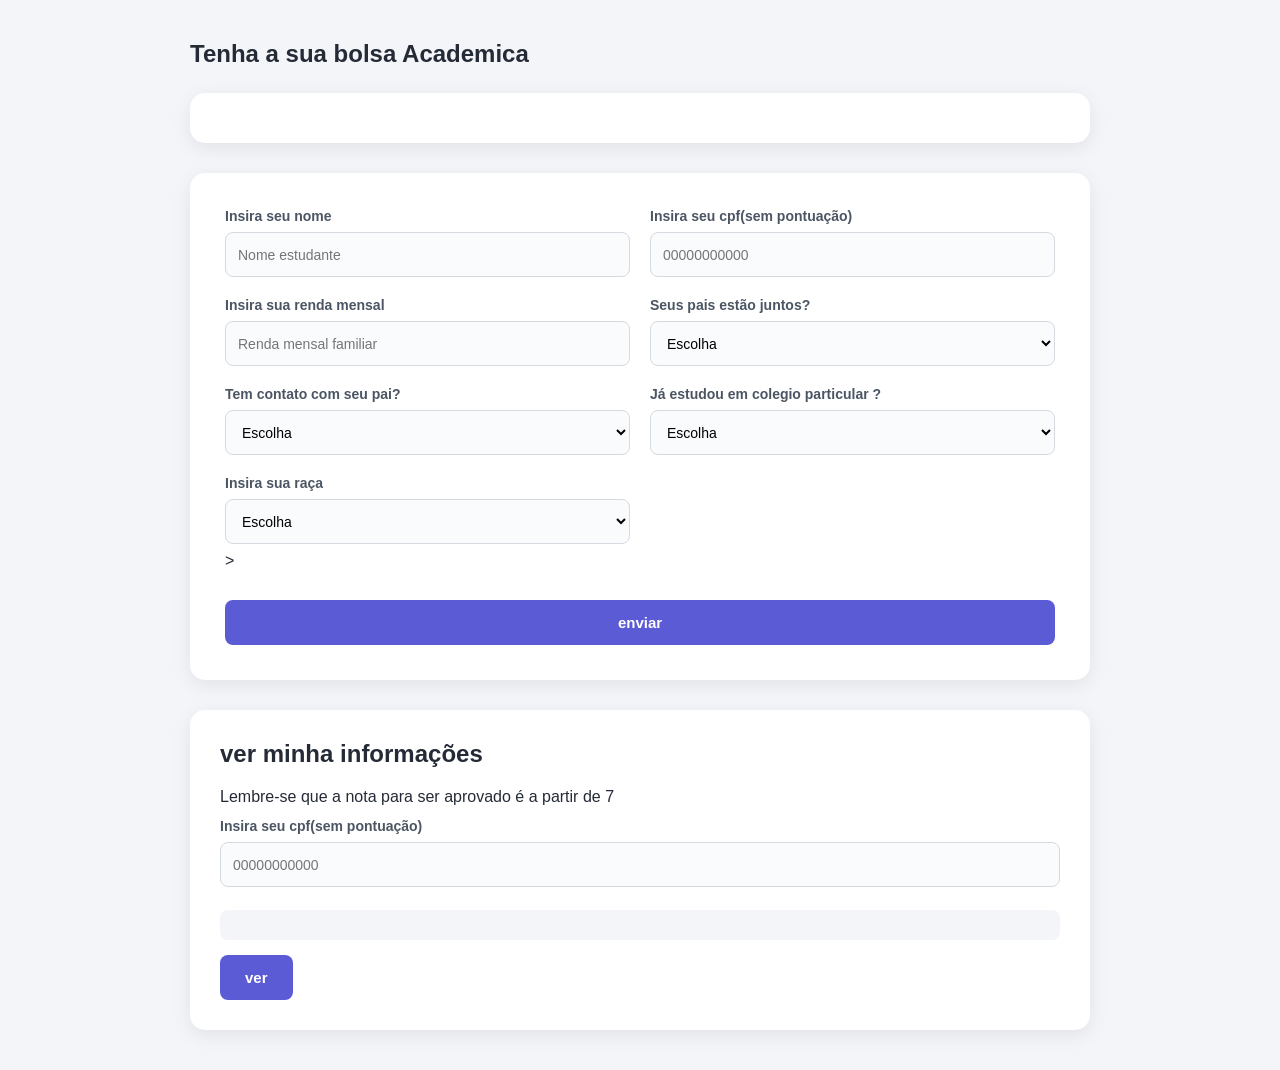
==== index.html @ 52edc75f "Melhorar a caixa de mensagens" ====
<!DOCTYPE html>
<html lang="en">
<head>
    <meta charset="UTF-8">
    <meta name="viewport" content="width=device-width, initial-scale=1.0">
    <title>bolsa acadêmica</title>
    <link rel="stylesheet" href="style.css">
</head>
<body>
    <main>
        <h3>Tenha a sua bolsa Academica</h3>
        <div id="caixa-mensage">
            <span id="mensagem"></span>
        </div>
        <form>
            
            <div id="caixa-input">
                <label for="nome">Insira seu nome</label>
                <input 
                    id="nome"
                    type="text"
                    placeholder="Nome estudante"
                >
            </div>

            <div id="caixa-input">
                <label for="cpf">Insira seu cpf(sem pontuação)</label>
                <input 

                    maxlength="11"
                    id="cpf"
                    type="text"
                    placeholder="00000000000"
                >
            </div>

            <div id="caixa-input">
                <label for="renda">Insira sua renda mensal</label>
                <input 
                    id="renda"
                    type="number"
                    placeholder="Renda mensal familiar"
                >
            </div>

            <div id="caixa-select">
                <label for="estruFami">Seus pais estão juntos?</label>
               <select name="estruFami" id="estruFami">
                    <option value="">Escolha</option>
                    <option value="sim">Sim</option>
                    <option value="nao">Não</option>
               </select>
            </div>

            <div id="caixa-select">
                <label for="relaComPai">Tem contato com seu pai?</label>
               <select name="relaComPai" id="relaComPai">
                    <option value="">Escolha</option>
                    <option value="sim">Sim</option>
                    <option value="nao">Não</option>
               </select>
            </div>
            
            <div id="caixa-select">
                <label for="colegioParti">Já estudou em colegio particular ?</label>
               <select name="colegioParti" id="colegioParti">
                    <option value="">Escolha</option>
                    <option value="sim">Sim</option>
                    <option value="nao">Não</option>
               </select>
            </div>

            <div id="caixa-select">
                <label for="racas">Insira sua raça</label>
                <select name="racas" id="racas">
                    <option value="">Escolha</option>
                    <option value="preta">preta</option>
                    <option value="indigina">indigina</option>
                    <option value="branca">branca</option>
                </select>
                >
            </div>
            
            <button
                type="submit"
            >
                enviar
            </button>
        </form>

        <section>
            <h3>ver minha informações</h3>
            <p>Lembre-se que a nota para ser aprovado é a partir de 7</p>
            <div id="caixa-informacao">
                <label for="cpfVerifi">Insira seu cpf(sem pontuação)</label>
                <input 
                maxlength="11"
                    id="cpfVerifi"
                    type="text"
                    placeholder="00000000000"
                >
                <span id="informacao"></span>
            </div>

            <button
                id="btnVerificar"
                type="button"
            >
            ver
            </button>
        </section>

    </main>

    <script src="script.js"></script>
</body>
</html>
---- style.css ----
* {
    margin: 0;
    padding: 0;
    box-sizing: border-box;
}

body {
    font-family: Arial, Helvetica, sans-serif;
    background: #f3f5f9;
    color: #252b36;
    min-height: 100vh;
}

/* CONTEÚDO PRINCIPAL */

main {
    width: 90%;
    max-width: 900px;
    margin: 40px auto;
}

/* TÍTULOS */

h3 {
    font-size: 24px;
    margin-bottom: 25px;
    color: #252b36;
}

/* CARD DO FORMULÁRIO */

main > form {
    background: white;
    padding: 35px;
    border-radius: 15px;
    box-shadow: 0 5px 20px rgba(0, 0, 0, 0.08);

    display: grid;
    grid-template-columns: 1fr 1fr;
    gap: 20px;
}

/* CAIXAS DOS INPUTS */

#caixa-input,
#caixa-select {
    display: flex;
    flex-direction: column;
    gap: 8px;
}

#caixa-input label,
#caixa-select label,
#caixa-informacao label {
    font-size: 14px;
    font-weight: bold;
    color: #4b5563;
}

/* INPUTS E SELECTS */

input,
select {
    width: 100%;
    height: 45px;

    padding: 0 12px;

    border: 1px solid #d5d9e0;
    border-radius: 8px;

    background: #fafbfc;

    font-size: 14px;

    outline: none;

    transition: 0.2s;
}

input:focus,
select:focus {
    border-color: #5b5bd6;

    box-shadow: 0 0 0 3px rgba(91, 91, 214, 0.12);
}

/* BOTÃO */

button {
    border: none;

    height: 45px;

    padding: 0 25px;

    border-radius: 8px;

    background: #5b5bd6;

    color: white;

    font-size: 15px;

    font-weight: bold;

    cursor: pointer;

    transition: 0.2s;
}

button:hover {
    background: #4747b8;
    transform: translateY(-1px);
}

/* BOTÃO DO FORMULÁRIO OCUPA A LINHA TODA */

main > form > button {
    grid-column: 1 / -1;
    margin-top: 10px;
}


/* ÁREA DE CONSULTA */

section {
    margin-top: 30px;

    background: white;

    padding: 30px;

    border-radius: 15px;

    box-shadow: 0 5px 20px rgba(0, 0, 0, 0.08);
}

section h3 {
    margin-bottom: 20px;
}
section p{
    margin-bottom: 12px;
}

/* ÁREA DO CPF */

#caixa-informacao {
    display: flex;
    flex-direction: column;
    gap: 8px;
}

/* BOTÃO VER */

#btnVerificar {
    margin-top: 15px;
}


/* INFORMAÇÕES RETORNADAS */

#informacao {
    margin-top: 15px;

    padding: 15px;

    border-radius: 8px;

    background: #f3f5f9;

    color: #374151;

    font-size: 14px;

    min-height: 20px;
}


/* MENSAGEM DE ELEGIBILIDADE */

#caixa-mensage {
    margin-top: 25px;

    background: white;

    padding: 25px;

    border-radius: 15px;

    box-shadow: 0 5px 20px rgba(0, 0, 0, 0.08);

    text-align: center;
    margin-bottom: 30px;
}

#mensagem {
    font-size: 18px;
    font-weight: bold;
}


/* RESPONSIVIDADE */

@media (max-width: 700px) {

    main {
        width: 94%;
        margin: 25px auto;
    }

    main > form {
        grid-template-columns: 1fr;
        padding: 25px;
    }

    main > form > button {
        grid-column: auto;
    }

    section {
        padding: 25px;
    }

}
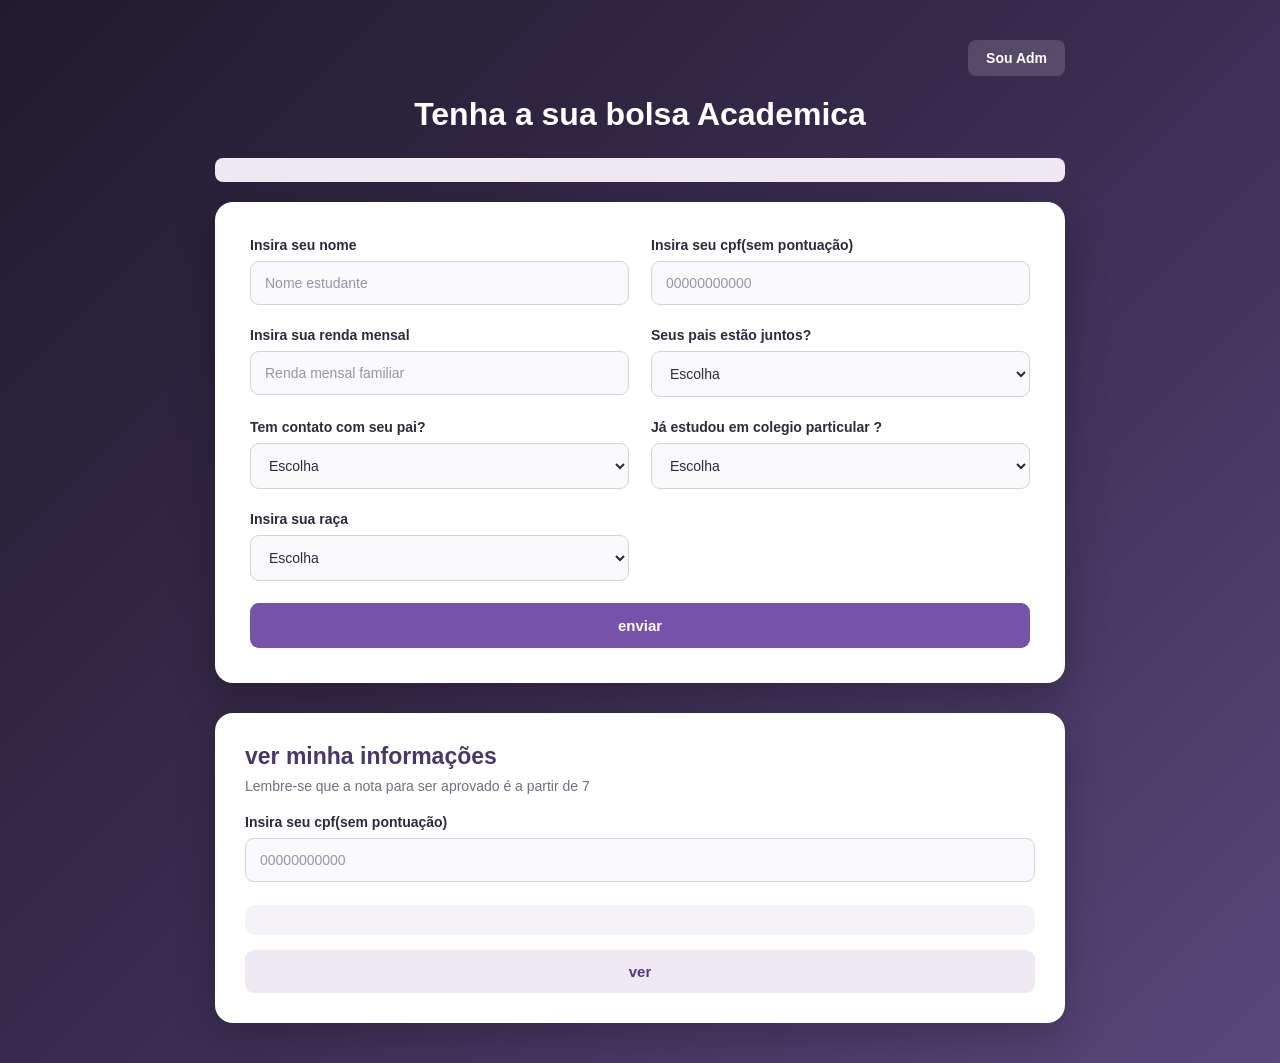
==== commit 9c29cc9b: "implemtentar um banco de dados" ====
--- a/index.html
+++ b/index.html
@@ -8,6 +8,13 @@
 </head>
 <body>
     <main>
+        <button
+
+            id="irAdm"
+            type="button"
+        >
+            Sou Adm
+        </button>
         <h3>Tenha a sua bolsa Academica</h3>
         <div id="caixa-mensage">
             <span id="mensagem"></span>
@@ -78,7 +85,7 @@
                     <option value="indigina">indigina</option>
                     <option value="branca">branca</option>
                 </select>
-                >
+                
             </div>
             
             <button
@@ -110,6 +117,7 @@
             </button>
         </section>
 
+
     </main>
 
     <script src="script.js"></script>
--- a/style.css
+++ b/style.css
@@ -5,98 +5,212 @@
 }
 
 body {
+    min-height: 100vh;
+
     font-family: Arial, Helvetica, sans-serif;
-    background: #f3f5f9;
-    color: #252b36;
-    min-height: 100vh;
-}
-
-/* CONTEÚDO PRINCIPAL */
+
+    background: linear-gradient(
+        135deg,
+        #211b2d,
+        #392c50,
+        #5b467a
+    );
+
+    color: #292333;
+
+    padding: 40px 20px;
+}
+
+
+/* =========================
+   CONTAINER PRINCIPAL
+========================= */
 
 main {
-    width: 90%;
-    max-width: 900px;
-    margin: 40px auto;
-}
-
-/* TÍTULOS */
-
-h3 {
-    font-size: 24px;
+    width: 100%;
+    max-width: 850px;
+
+    margin: 0 auto;
+}
+
+
+/* =========================
+   BOTÃO ADMIN
+========================= */
+
+#irAdm {
+    display: block;
+
+    margin: 0 0 20px auto;
+
+    padding: 10px 18px;
+
+    border: none;
+    border-radius: 8px;
+
+    background: rgba(255, 255, 255, 0.15);
+
+    color: white;
+
+    font-size: 14px;
+    font-weight: bold;
+
+    cursor: pointer;
+
+    transition: 0.2s;
+}
+
+#irAdm:hover {
+    background: rgba(255, 255, 255, 0.25);
+
+    transform: translateY(-1px);
+}
+
+
+/* =========================
+   TÍTULO PRINCIPAL
+========================= */
+
+main > h3 {
+    color: white;
+
+    text-align: center;
+
+    font-size: 32px;
+
     margin-bottom: 25px;
-    color: #252b36;
-}
-
-/* CARD DO FORMULÁRIO */
-
-main > form {
-    background: white;
+}
+
+
+/* =========================
+   MENSAGEM
+========================= */
+
+#caixa-mensage {
+    width: 100%;
+
+    min-height: 20px;
+
+    margin-bottom: 20px;
+
+    text-align: center;
+}
+
+#mensagem {
+    display: block;
+
+    padding: 12px;
+
+    border-radius: 8px;
+
+    color: #49366b;
+
+    background: #eee9f3;
+
+    font-size: 14px;
+}
+
+
+/* =========================
+   FORMULÁRIO
+========================= */
+
+form {
+    background: #ffffff;
+
     padding: 35px;
-    border-radius: 15px;
-    box-shadow: 0 5px 20px rgba(0, 0, 0, 0.08);
+
+    border-radius: 18px;
+
+    box-shadow: 0 15px 40px rgba(0, 0, 0, 0.25);
 
     display: grid;
-    grid-template-columns: 1fr 1fr;
-    gap: 20px;
-}
-
-/* CAIXAS DOS INPUTS */
+
+    grid-template-columns: repeat(2, 1fr);
+
+    gap: 22px;
+}
+
+
+/* =========================
+   CAMPOS DE INPUT
+========================= */
 
 #caixa-input,
 #caixa-select {
     display: flex;
+
     flex-direction: column;
-    gap: 8px;
 }
 
 #caixa-input label,
-#caixa-select label,
-#caixa-informacao label {
-    font-size: 14px;
-    font-weight: bold;
-    color: #4b5563;
-}
-
-/* INPUTS E SELECTS */
+#caixa-select label {
+    margin-bottom: 8px;
+
+    color: #30283b;
+
+    font-size: 14px;
+
+    font-weight: bold;
+}
+
+
+/* =========================
+   INPUTS E SELECTS
+========================= */
 
 input,
 select {
     width: 100%;
-    height: 45px;
-
-    padding: 0 12px;
-
-    border: 1px solid #d5d9e0;
-    border-radius: 8px;
-
-    background: #fafbfc;
+
+    padding: 13px 14px;
+
+    border: 1px solid #d8d2df;
+
+    border-radius: 9px;
+
+    background: #faf9fc;
+
+    color: #30283b;
 
     font-size: 14px;
 
     outline: none;
 
     transition: 0.2s;
+}
+
+input::placeholder {
+    color: #9992a5;
 }
 
 input:focus,
 select:focus {
-    border-color: #5b5bd6;
-
-    box-shadow: 0 0 0 3px rgba(91, 91, 214, 0.12);
-}
-
-/* BOTÃO */
-
-button {
+    border-color: #7652a8;
+
+    background: white;
+
+    box-shadow:
+        0 0 0 3px rgba(118, 82, 168, 0.15);
+}
+
+
+/* =========================
+   BOTÃO ENVIAR
+========================= */
+
+form button[type="submit"] {
+    grid-column: 1 / -1;
+
+    width: 100%;
+
+    padding: 14px;
+
     border: none;
 
-    height: 45px;
-
-    padding: 0 25px;
-
-    border-radius: 8px;
-
-    background: #5b5bd6;
+    border-radius: 9px;
+
+    background: #7652a8;
 
     color: white;
 
@@ -109,117 +223,157 @@
     transition: 0.2s;
 }
 
-button:hover {
-    background: #4747b8;
-    transform: translateY(-1px);
-}
-
-/* BOTÃO DO FORMULÁRIO OCUPA A LINHA TODA */
-
-main > form > button {
-    grid-column: 1 / -1;
-    margin-top: 10px;
-}
-
-
-/* ÁREA DE CONSULTA */
+form button[type="submit"]:hover {
+    background: #63428f;
+
+    transform: translateY(-2px);
+}
+
+
+/* =========================
+   ÁREA DE CONSULTA
+========================= */
 
 section {
     margin-top: 30px;
 
+    padding: 30px;
+
     background: white;
 
-    padding: 30px;
-
-    border-radius: 15px;
-
-    box-shadow: 0 5px 20px rgba(0, 0, 0, 0.08);
-}
+    border-radius: 18px;
+
+    box-shadow: 0 15px 40px rgba(0, 0, 0, 0.20);
+}
+
+
+/* =========================
+   TÍTULO DA CONSULTA
+========================= */
 
 section h3 {
+    color: #49366b;
+
+    font-size: 23px;
+
+    margin-bottom: 8px;
+}
+
+section > p {
+    color: #756d80;
+
+    font-size: 14px;
+
     margin-bottom: 20px;
 }
-section p{
-    margin-bottom: 12px;
-}
-
-/* ÁREA DO CPF */
+
+
+/* =========================
+   ÁREA DO CPF
+========================= */
 
 #caixa-informacao {
     display: flex;
+
     flex-direction: column;
+
     gap: 8px;
 }
 
-/* BOTÃO VER */
+#caixa-informacao label {
+    color: #30283b;
+
+    font-size: 14px;
+
+    font-weight: bold;
+}
+
+
+/* =========================
+   RESULTADO DA CONSULTA
+========================= */
+
+#informacao {
+    display: block;
+
+    margin-top: 15px;
+
+    padding: 15px;
+
+    min-height: 20px;
+
+    border-radius: 10px;
+
+    background: #f5f2f8;
+
+    color: #49366b;
+
+    line-height: 1.8;
+
+    font-size: 14px;
+}
+
+
+/* =========================
+   BOTÃO VERIFICAR
+========================= */
 
 #btnVerificar {
+    width: 100%;
+
     margin-top: 15px;
-}
-
-
-/* INFORMAÇÕES RETORNADAS */
-
-#informacao {
-    margin-top: 15px;
-
-    padding: 15px;
-
-    border-radius: 8px;
-
-    background: #f3f5f9;
-
-    color: #374151;
-
-    font-size: 14px;
-
-    min-height: 20px;
-}
-
-
-/* MENSAGEM DE ELEGIBILIDADE */
-
-#caixa-mensage {
-    margin-top: 25px;
-
-    background: white;
-
-    padding: 25px;
-
-    border-radius: 15px;
-
-    box-shadow: 0 5px 20px rgba(0, 0, 0, 0.08);
-
-    text-align: center;
-    margin-bottom: 30px;
-}
-
-#mensagem {
-    font-size: 18px;
-    font-weight: bold;
-}
-
-
-/* RESPONSIVIDADE */
+
+    padding: 13px;
+
+    border: none;
+
+    border-radius: 9px;
+
+    background: #eee9f3;
+
+    color: #503879;
+
+    font-size: 15px;
+
+    font-weight: bold;
+
+    cursor: pointer;
+
+    transition: 0.2s;
+}
+
+#btnVerificar:hover {
+    background: #e1d9ea;
+
+    transform: translateY(-1px);
+}
+
+
+/* =========================
+   RESPONSIVIDADE
+========================= */
 
 @media (max-width: 700px) {
 
-    main {
-        width: 94%;
-        margin: 25px auto;
-    }
-
-    main > form {
+    body {
+        padding: 25px 15px;
+    }
+
+    main > h3 {
+        font-size: 26px;
+    }
+
+    form {
         grid-template-columns: 1fr;
+
         padding: 25px;
     }
 
-    main > form > button {
+    form button[type="submit"] {
         grid-column: auto;
     }
 
     section {
         padding: 25px;
     }
-
 }
